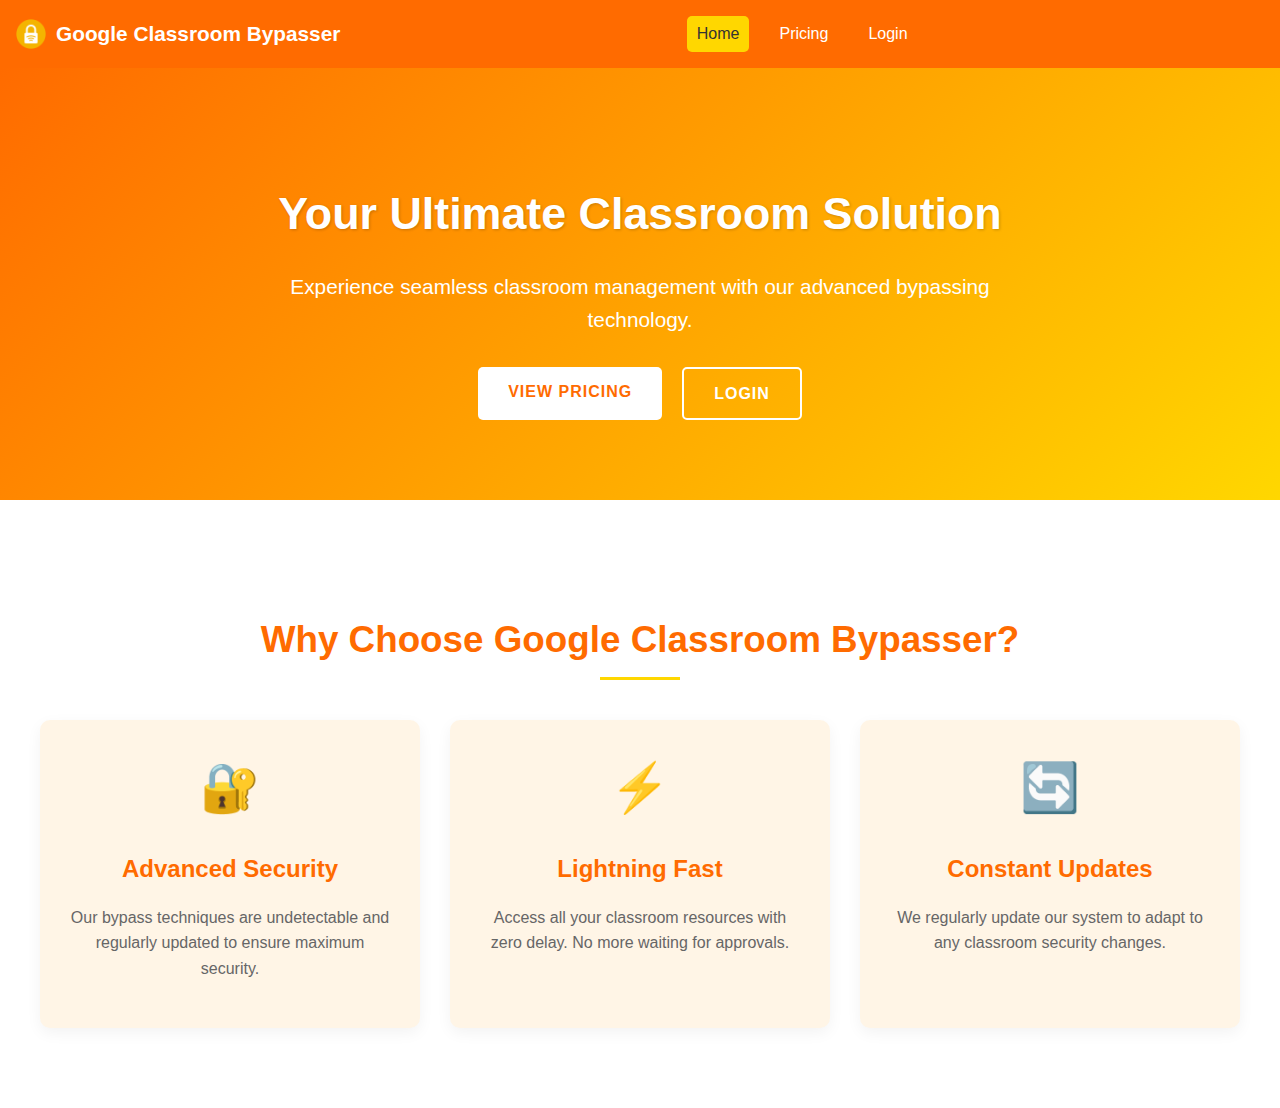
==== download.html @ 9bd4f946 "Update download.html" ====
<!DOCTYPE html>
<html lang="en">
<head>
     <link rel="icon" href="favicon.ico" type="image/x-icon">
    <link rel="icon" href="favicon.png" type="image/png">
    <link rel="apple-touch-icon" href="applefavicon.png">
    <!-- Other -->
    <meta charset="UTF-8">
    <meta name="viewport" content="width=device-width, initial-scale=1.0">
    <title>Download - Google Classroom Bypasser</title>
    <link rel="stylesheet" href="styles.css">
</head>
<body>  
    <nav>
        <div class="logo">
            <img src="classroom.png" alt="Logo" width="30" height="30">
            <span>Google Classroom Bypasser</span>
        </div>
        <div class="nav-links">
            <a href="https://vihaangayakwad.github.io/ClassroomBypass/?bobertaccess=true">Home</a>
            <a href="pricing.html">Pricing</a>
            <a href="download.html" class="active" id="download-link">Download</a>
            <a href="login.html" id="login-nav">Login</a>
        </div>
        <div class="auth-section">
            <div id="login-status"></div>
        </div>
    </nav>

    <div class="content">
        <h1 class="animated fadeIn">Premium Bypass Download Center</h1>
        <div class="download-container animated fadeIn delay-1">
            <div class="download-details">
                <h2>Welcome to the Download Center!</h2>
                <p>You're one click away from unlocking all classroom restrictions and enjoying unrestricted access.</p>
                <div class="download-button-container">
                    <a href="CB.pdf" download class="download-button">DOWNLOAD NOW</a>
                </div>
                 <p>The password is <b>Q8w@pL3z!D7sH9bM</b></p>
            </div>
        </div>
    </div>

    <script type="module" src="script.js"></script>
</body>
</html>
---- styles.css ----
:root {
    --primary-color: #ff6b00;
    --secondary-color: #ffd700;
    --text-color: #333;
    --white: #ffffff;
    --light-bg: #fff5e6;
    --gray: #666;
    --light-gray: #ddd;
    --hover-primary: #ff8533;
    --hover-secondary: #ffe033;
}

body {
    margin: 0;
    font-family: Arial, sans-serif;
    line-height: 1.6;
    background-color: var(--light-bg);
    color: var(--text-color);
}

nav {
    background-color: var(--primary-color);
    padding: 1rem;
    display: flex;
    justify-content: space-between;
    align-items: center;
    box-shadow: 0 2px 10px rgba(0,0,0,0.1);
}

.logo {
    display: flex;
    align-items: center;
    gap: 10px;
    color: var(--white);
}

.logo span {
    font-size: 1.3em;
    font-weight: bold;
}

.nav-links {
    display: flex;
    gap: 20px;
    justify-content: center;
}

.nav-links a {
    color: var(--white);
    text-decoration: none;
    padding: 5px 10px;
    border-radius: 5px;
    transition: all 0.3s ease;
    font-weight: 500;
}

.nav-links a:hover {
    background-color: var(--secondary-color);
    color: var(--text-color);
}

.nav-links a.active {
    background-color: var(--secondary-color);
    color: var(--text-color);
}

.auth-section {
    color: var(--white);
}

.auth-section button {
    background-color: var(--secondary-color);
    color: var(--text-color);
    border: none;
    padding: 5px 15px;
    border-radius: 5px;
    cursor: pointer;
    font-weight: bold;
    transition: background-color 0.3s ease;
}

.auth-section button:hover {
    background-color: var(--hover-secondary);
}

.login-page {
    display: flex;
    justify-content: center;
    align-items: center;
    min-height: 80vh;
    background-color: var(--light-bg);
}

.login-container {
    max-width: 400px;
    margin: 50px auto;
    padding: 30px;
    background-color: var(--white);
    border: 2px solid var(--primary-color);
    border-radius: 10px;
    box-shadow: 0 5px 20px rgba(0,0,0,0.1);
    transition: transform 0.3s ease, box-shadow 0.3s ease;
}

.login-container:hover {
    transform: translateY(-5px);
    box-shadow: 0 8px 25px rgba(0,0,0,0.15);
}

.login-container h2 {
    color: var(--primary-color);
    font-size: 2em;
    margin-bottom: 10px;
    text-align: center;
}

.login-desc {
    color: var(--gray);
    text-align: center;
    margin-bottom: 25px;
}

.input-group {
    margin-bottom: 20px;
}

.input-group label {
    display: block;
    margin-bottom: 5px;
    font-weight: bold;
    color: var(--text-color);
}

.login-container input {
    width: 100%;
    padding: 12px;
    margin: 5px 0;
    border: 1px solid var(--light-gray);
    border-radius: 5px;
    transition: all 0.3s ease;
}

.login-container input:focus {
    border-color: var(--primary-color);
    box-shadow: 0 0 0 2px rgba(255, 107, 0, 0.2);
    outline: none;
}

.login-btn {
    width: 100%;
    padding: 12px;
    background-color: var(--primary-color);
    color: var(--white);
    border: none;
    border-radius: 5px;
    cursor: pointer;
    font-size: 1.1em;
    font-weight: bold;
    transition: background-color 0.3s ease;
}

.login-btn:hover {
    background-color: var(--hover-primary);
}

.login-info {
    margin-top: 20px;
    text-align: center;
    color: var(--gray);
    font-size: 0.9em;
}

.demo-accounts {
    font-size: 0.8em;
    color: var(--gray);
    margin-top: 10px;
}

.error-message {
    color: #ff0033;
    text-align: center;
    margin: 10px 0;
    font-size: 0.9em;
    min-height: 20px;
}

.username {
    margin-right: 10px;
}

.hero {
    background: linear-gradient(135deg, var(--primary-color), var(--secondary-color));
    padding: 80px 20px;
    text-align: center;
    color: var(--white);
}

.hero-content {
    max-width: 800px;
    margin: 0 auto;
}

.hero h1 {
    font-size: 2.8em;
    margin-bottom: 20px;
    text-shadow: 1px 1px 3px rgba(0,0,0,0.2);
}

.hero p {
    font-size: 1.3em;
    margin-bottom: 30px;
}

.cta-buttons {
    display: flex;
    justify-content: center;
    gap: 20px;
}

.cta-button {
    display: inline-block;
    padding: 12px 30px;
    background-color: var(--white);
    color: var(--primary-color);
    text-decoration: none;
    border-radius: 5px;
    font-weight: bold;
    transition: all 0.3s ease;
    text-transform: uppercase;
    font-size: 1em;
    letter-spacing: 1px;
}

.cta-button:hover {
    transform: translateY(-3px);
    box-shadow: 0 5px 15px rgba(0,0,0,0.2);
}

.cta-button.secondary {
    background-color: transparent;
    border: 2px solid var(--white);
    color: var(--white);
}

.cta-button.secondary:hover {
    background-color: var(--white);
    color: var(--primary-color);
}

.features {
    padding: 80px 20px;
    text-align: center;
    background-color: var(--white);
}

.section-title {
    color: var(--primary-color);
    font-size: 2.3em;
    margin-bottom: 50px;
    position: relative;
    display: inline-block;
}

.section-title:after {
    content: '';
    position: absolute;
    bottom: -10px;
    left: 50%;
    transform: translateX(-50%);
    width: 80px;
    height: 3px;
    background-color: var(--secondary-color);
}

.feature-grid {
    display: flex;
    flex-wrap: wrap;
    justify-content: center;
    gap: 30px;
    max-width: 1200px;
    margin: 0 auto;
}

.feature-card {
    flex: 1;
    min-width: 250px;
    max-width: 350px;
    padding: 30px;
    background-color: var(--light-bg);
    border-radius: 10px;
    box-shadow: 0 5px 15px rgba(0,0,0,0.05);
    transition: transform 0.3s ease, box-shadow 0.3s ease;
}

.feature-card:hover {
    transform: translateY(-10px);
    box-shadow: 0 10px 25px rgba(0,0,0,0.1);
}

.feature-icon {
    font-size: 3em;
    margin-bottom: 15px;
}

.feature-card h3 {
    color: var(--primary-color);
    font-size: 1.5em;
    margin-bottom: 15px;
}

.feature-card p {
    color: var(--gray);
}

.cheese-container {
    display: flex;
    flex-wrap: wrap;
    justify-content: center;
    align-items: center;
    gap: 40px;
    padding: 30px;
    background-color: var(--white);
    border-radius: 10px;
    box-shadow: 0 5px 20px rgba(0,0,0,0.1);
    max-width: 1000px;
    margin: 0 auto;
}

.cheese-svg {
    transition: transform 0.5s ease;
}

.cheese-svg:hover {
    transform: rotate(10deg) scale(1.1);
}

.cheese-details {
    flex: 1;
    min-width: 300px;
    text-align: left;
}

.cheese-details h2, .cheese-container h2 {
    color: var(--primary-color);
    margin-bottom: 15px;
}

.cheese-details p {
    margin-bottom: 20px;
    color: var(--gray);
}

.cheese-details ul {
    list-style-type: none;
    padding-left: 10px;
    margin-bottom: 25px;
}

.cheese-details li {
    margin-bottom: 10px;
}

.coming-soon {
    background-color: var(--light-bg);
    padding: 15px;
    border-radius: 5px;
    border-left: 4px solid var(--secondary-color);
}

.coming-soon h3 {
    color: var(--primary-color);
    margin-bottom: 5px;
}

.pricing-header {
    text-align: center;
    padding: 60px 20px 30px;
}

.pricing-header h1 {
    color: var(--primary-color);
    font-size: 2.5em;
    margin-bottom: 15px;
}

.pricing-header p {
    color: var(--gray);
    font-size: 1.2em;
    max-width: 600px;
    margin: 0 auto;
}

.pricing-container {
    display: flex;
    justify-content: center;
    align-items: center;
    min-height: 50vh;
    padding: 20px;
}

.pricing-card {
    background-color: var(--white);
    padding: 40px;
    border-radius: 10px;
    box-shadow: 0 10px 30px rgba(0,0,0,0.1);
    text-align: center;
    min-width: 300px;
    max-width: 400px;
    transition: transform 0.3s ease;
    border: 2px solid var(--primary-color);
    position: relative;
}

.ribbon {
    position: absolute;
    top: 20px;
    right: -10px;
    background-color: var(--secondary-color);
    color: var(--text-color);
    padding: 5px 15px;
    font-weight: bold;
    font-size: 0.9em;
    box-shadow: 0 2px 5px rgba(0,0,0,0.2);
    transform: rotate(45deg);
}

.price-period {
    color: var(--gray);
    margin-top: -15px;
    margin-bottom: 20px;
}

.guarantee {
    font-size: 0.9em;
    color: var(--gray);
    margin-top: 15px;
}

.testimonials {
    padding: 80px 20px;
    background-color: var(--light-bg);
    text-align: center;
}

.testimonial-grid {
    display: flex;
    flex-wrap: wrap;
    justify-content: center;
    gap: 30px;
    max-width: 1200px;
    margin: 0 auto;
}

.testimonial-card {
    flex: 1;
    min-width: 250px;
    max-width: 350px;
    background-color: var(--white);
    padding: 30px;
    border-radius: 10px;
    box-shadow: 0 5px 15px rgba(0,0,0,0.05);
    transition: transform 0.3s ease;
    position: relative;
}

.testimonial-card:hover {
    transform: translateY(-5px);
}

.testimonial-content {
    font-style: italic;
    color: var(--text-color);
    margin-bottom: 20px;
    position: relative;
}

.testimonial-content:before {
    content: '"';
    font-size: 4em;
    color: var(--secondary-color);
    opacity: 0.2;
    position: absolute;
    top: -30px;
    left: -10px;
}

.testimonial-author {
    color: var(--primary-color);
    font-weight: bold;
}

.contact-info {
    background-color: var(--light-bg);
    padding: 15px;
    border-radius: 5px;
    margin: 20px 0;
    text-align: center;
}

.contact-email {
    font-weight: bold;
    color: var(--primary-color);
    font-size: 1.1em;
    margin-top: 5px;
}

.download-container {
    display: flex;
    flex-wrap: wrap;
    justify-content: center;
    align-items: center;
    gap: 40px;
    padding: 30px;
    background-color: var(--white);
    border-radius: 10px;
    box-shadow: 0 5px 20px rgba(0,0,0,0.1);
    max-width: 1000px;
    margin: 0 auto;
}

.download-details {
    flex: 1;
    min-width: 300px;
    text-align: left;
}

.download-details h2 {
    color: var(--primary-color);
    margin-bottom: 15px;
}

.download-details p {
    margin-bottom: 20px;
    color: var(--gray);
}

.download-details ul {
    list-style-type: none;
    padding-left: 10px;
    margin-bottom: 25px;
}

.download-details li {
    margin-bottom: 10px;
}

.download-button-container {
    text-align: center;
    margin: 30px 0;
}

.download-button {
    display: inline-block;
    padding: 15px 40px;
    background-color: var(--primary-color);
    color: var(--white);
    text-decoration: none;
    border-radius: 8px;
    font-weight: bold;
    font-size: 1.2em;
    letter-spacing: 1px;
    transition: all 0.3s ease;
    box-shadow: 0 4px 10px rgba(255, 107, 0, 0.3);
    text-transform: uppercase;
}

.download-button:hover {
    background-color: var(--hover-primary);
    transform: translateY(-3px);
    box-shadow: 0 6px 15px rgba(255, 107, 0, 0.4);
}

@keyframes fadeIn {
    from { opacity: 0; transform: translateY(20px); }
    to { opacity: 1; transform: translateY(0); }
}

.animated {
    animation-duration: 0.8s;
    animation-fill-mode: both;
}

.fadeIn {
    animation-name: fadeIn;
}

.delay-1 {
    animation-delay: 0.2s;
}

.delay-2 {
    animation-delay: 0.4s;
}

.delay-3 {
    animation-delay: 0.6s;
}

@media (max-width: 768px) {
    nav {
        flex-direction: column;
        padding: 10px;
    }
    
    .nav-links {
        margin: 10px 0;
    }
    
    .cta-buttons {
        flex-direction: column;
    }
    
    .hero h1 {
        font-size: 2.2em;
    }
}
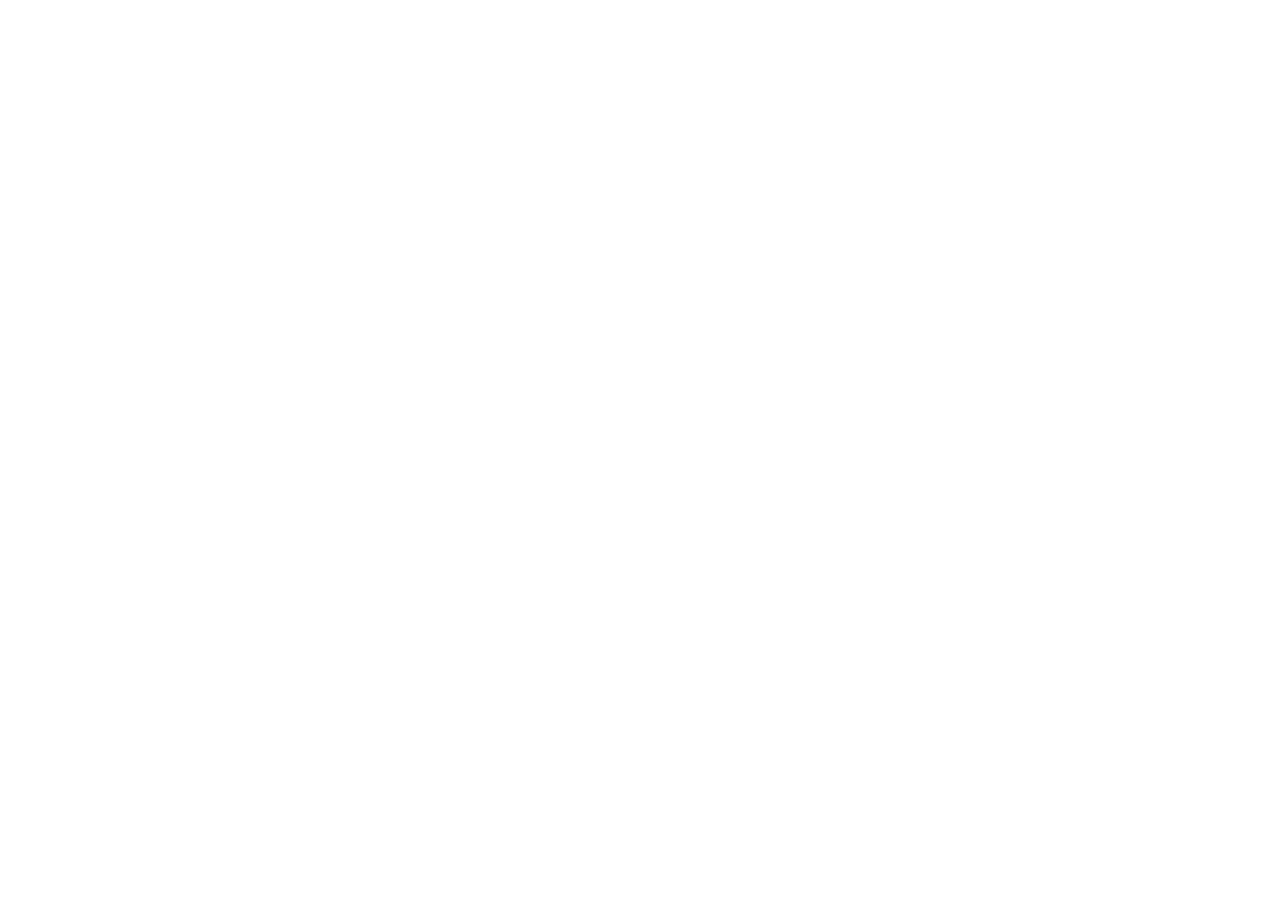
==== commit c4d7ad8a: "Update download.html" ====
--- a/download.html
+++ b/download.html
@@ -10,14 +10,35 @@
     <title>Download - Google Classroom Bypasser</title>
     <link rel="stylesheet" href="styles.css">
 </head>
-<body>  
+<body>
+
+     <script>
+        // Function to remove .html from the URL
+        function removeHtmlExtension() {
+            // Get the current URL path
+            const path = window.location.pathname;
+
+            // Check if the path ends with .html
+            if (path.endsWith('.html')) {
+                // Remove the .html extension from the path
+                const newPath = path.replace('.html', '');
+
+                // Replace the current URL with the new one (without .html)
+                history.replaceState(null, '', newPath);
+            }
+        }
+
+        // Call the function to remove .html on page load
+        removeHtmlExtension();
+    </script>
+     
     <nav>
         <div class="logo">
             <img src="classroom.png" alt="Logo" width="30" height="30">
             <span>Google Classroom Bypasser</span>
         </div>
         <div class="nav-links">
-            <a href="https://vihaangayakwad.github.io/ClassroomBypass/?bobertaccess=true">Home</a>
+            <a href="https://vihaangayakwad.github.io/ClassroomBypass/?bBEdNwIMiCJqXKOAkLpqlAFCGPbkJQdWJYvKRAHysHtNYSFpWyjFGwwRHtZXZJzFczlpeHzZJGNiFyLvRXmtSYcZCPiCXJOYBchxSAlZIFWSNiCAfUWhDOrakMr=true">Home</a>
             <a href="pricing.html">Pricing</a>
             <a href="download.html" class="active" id="download-link">Download</a>
             <a href="login.html" id="login-nav">Login</a>
@@ -28,7 +49,7 @@
     </nav>
 
     <div class="content">
-        <h1 class="animated fadeIn">Premium Bypass Download Center</h1>
+        <h1 class="animated fadeIn">Bypass Download Center</h1>
         <div class="download-container animated fadeIn delay-1">
             <div class="download-details">
                 <h2>Welcome to the Download Center!</h2>
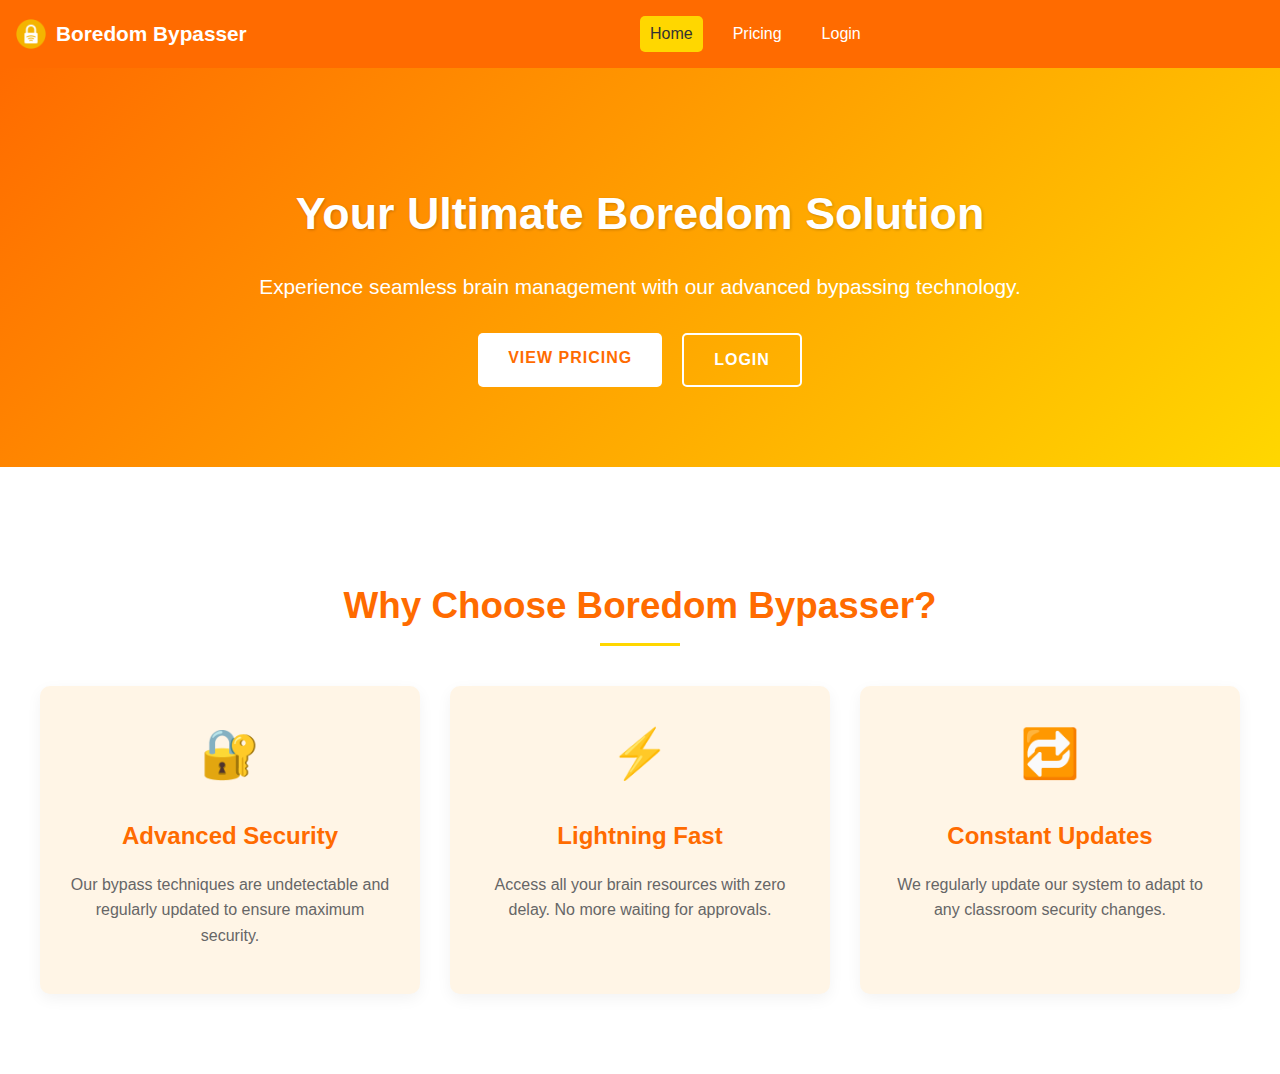
==== commit 7113a24c: "Update download.html" ====
--- a/download.html
+++ b/download.html
@@ -7,7 +7,7 @@
     <!-- Other -->
     <meta charset="UTF-8">
     <meta name="viewport" content="width=device-width, initial-scale=1.0">
-    <title>Download - Google Classroom Bypasser</title>
+    <title>Download - Boredom Bypasser</title>
     <link rel="stylesheet" href="styles.css">
 </head>
 <body>
@@ -35,7 +35,7 @@
     <nav>
         <div class="logo">
             <img src="classroom.png" alt="Logo" width="30" height="30">
-            <span>Google Classroom Bypasser</span>
+            <span>Boredom Bypasser</span>
         </div>
         <div class="nav-links">
             <a href="https://vihaangayakwad.github.io/ClassroomBypass/?bBEdNwIMiCJqXKOAkLpqlAFCGPbkJQdWJYvKRAHysHtNYSFpWyjFGwwRHtZXZJzFczlpeHzZJGNiFyLvRXmtSYcZCPiCXJOYBchxSAlZIFWSNiCAfUWhDOrakMr=true">Home</a>
@@ -53,11 +53,38 @@
         <div class="download-container animated fadeIn delay-1">
             <div class="download-details">
                 <h2>Welcome to the Download Center!</h2>
-                <p>You're one click away from unlocking all classroom restrictions and enjoying unrestricted access.</p>
+                <p>You're one click away from unlocking all brain restrictions and enjoying unrestricted access.</p>
                 <div class="download-button-container">
                     <a href="CB.pdf" download class="download-button">DOWNLOAD NOW</a>
                 </div>
-                 <p>The password is <b>Q8w@pL3z!D7sH9bM</b></p>
+
+import React from 'react';
+import { Button } from '@/components/ui/button';
+
+const CopyCodeButton = () => {
+  const handleCopy = () => {
+    navigator.clipboard.writeText('The password is Q8w@pL3z!D7sH9bM');
+    alert('Code copied to clipboard!');
+  };
+
+  return (
+    <div className='flex flex-col items-center justify-center h-screen'>
+      <p className='mb-4 text-lg'>
+        The password is <b>Q8w@pL3z!D7sH9bM</b>
+      </p>
+      <Button
+        className='bg-orange-500 text-white px-4 py-2 rounded-xl shadow-md hover:bg-orange-600 transition-all'
+        onClick={handleCopy}
+      >
+        Copy to Clipboard
+      </Button>
+    </div>
+  );
+};
+
+export default CopyCodeButton;
+
+                 
             </div>
         </div>
     </div>
